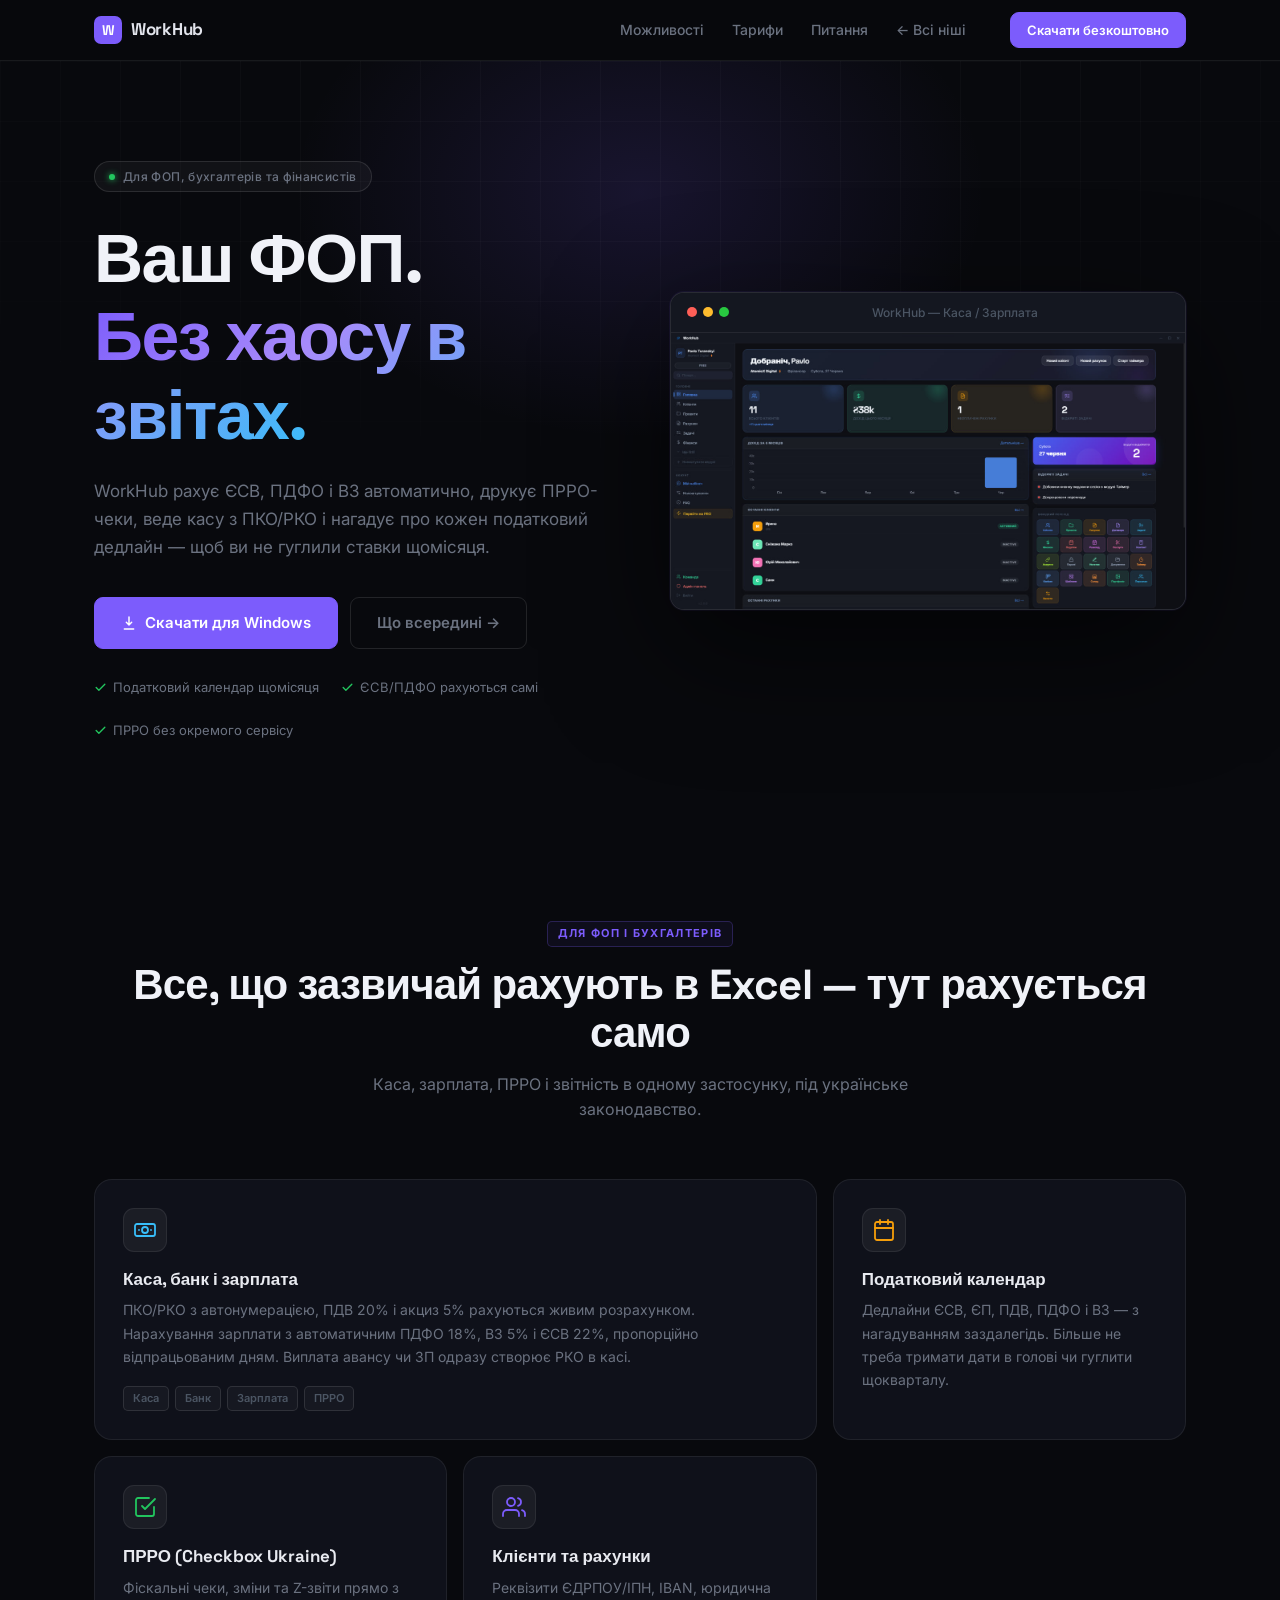
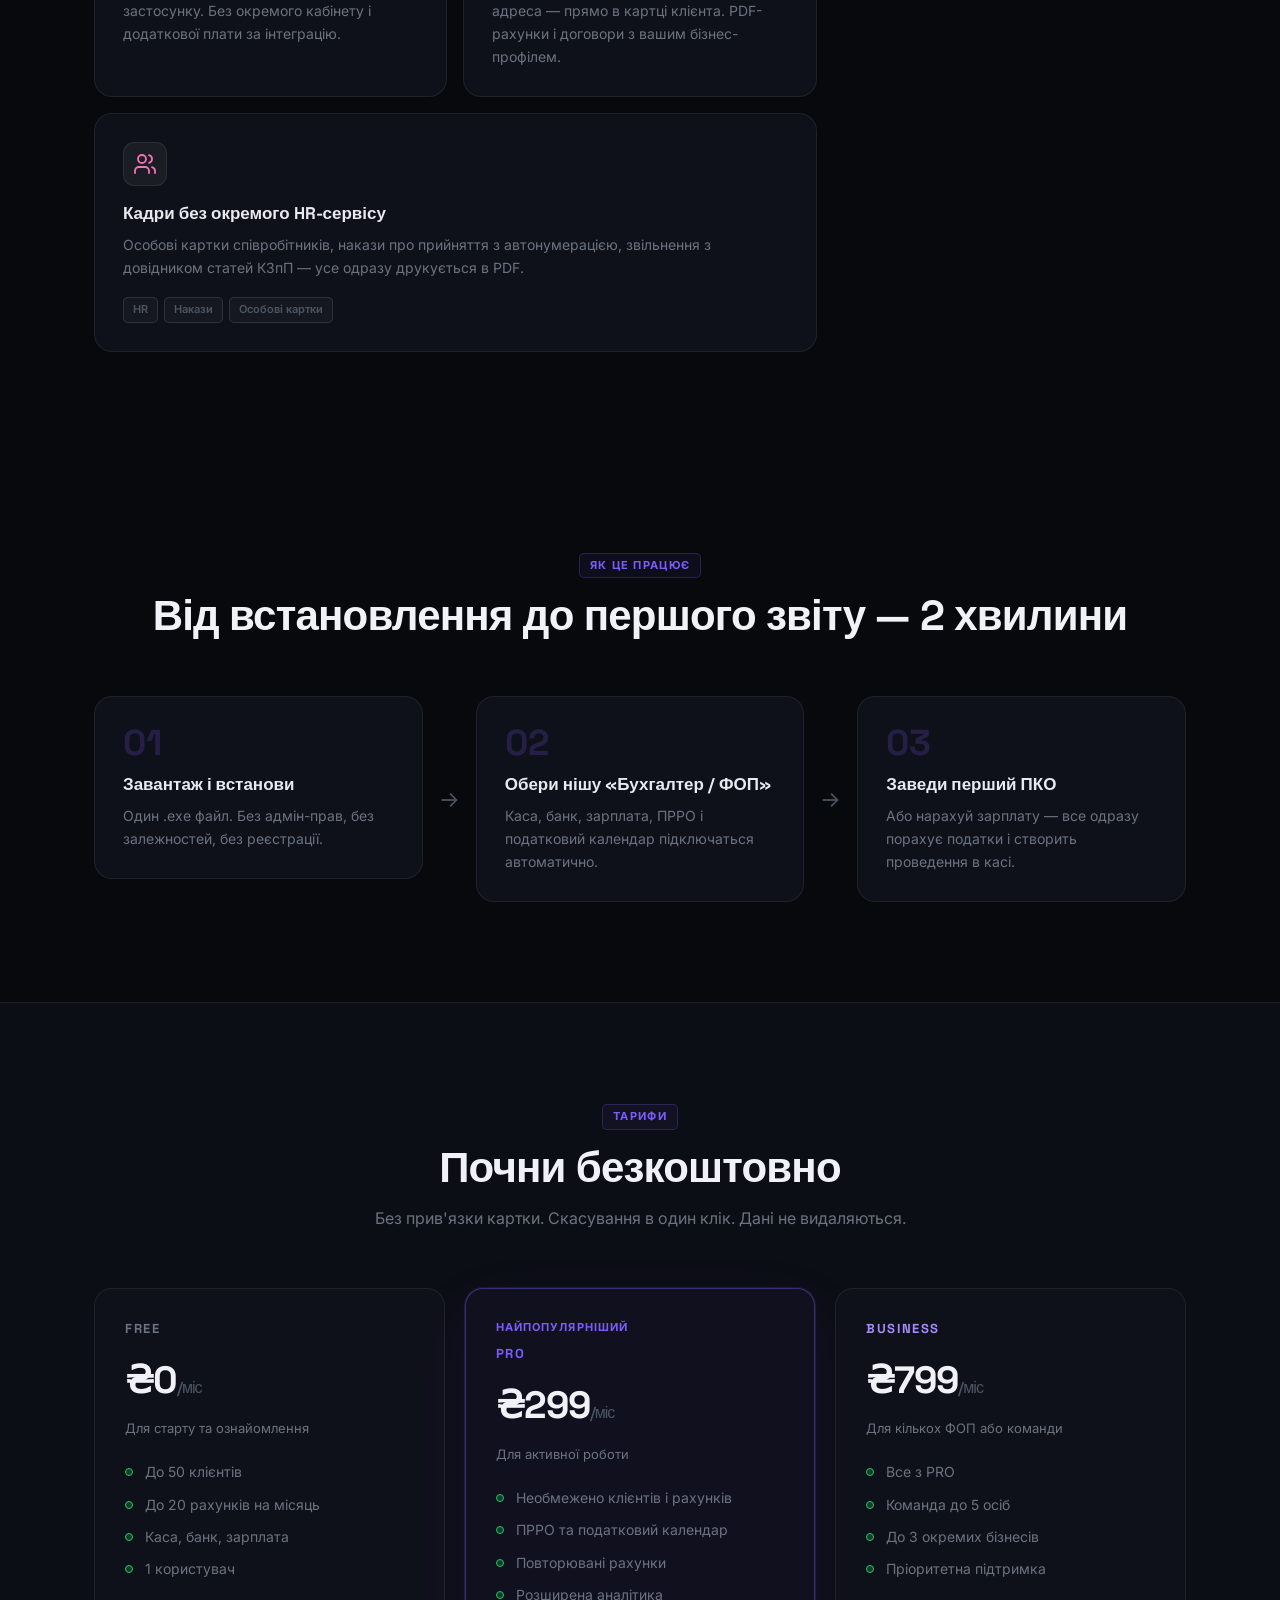
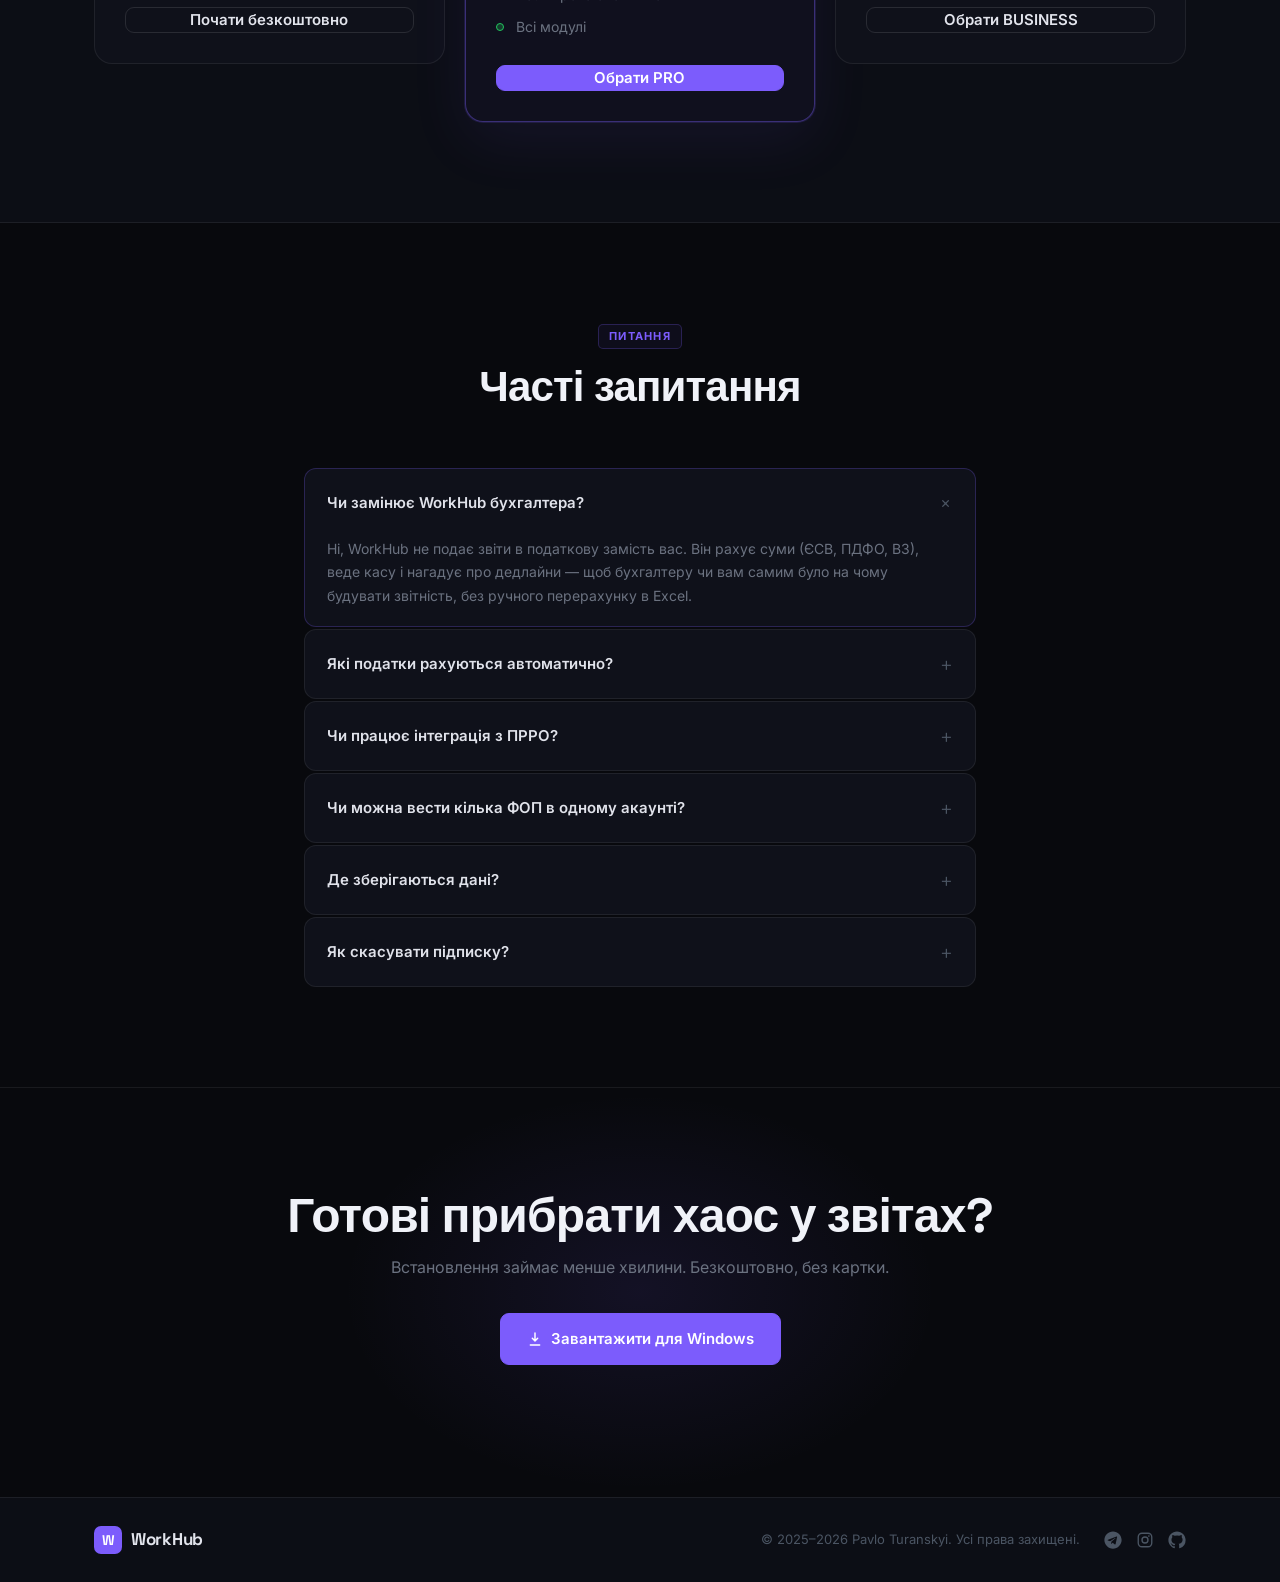
==== fop/index.html @ c9c9690d "Add niche landing pages, drop Linux, gate downloads until launch - New niche pages: /fop/, /salon/, " ====
<!DOCTYPE html>
<html lang="uk">
<head>
<meta charset="UTF-8">
<meta name="viewport" content="width=device-width, initial-scale=1.0">
<title>WorkHub для ФОП і бухгалтерів — каса, зарплата, ПРРО та податковий календар</title>
<meta name="description" content="CRM для ФОП та бухгалтерів: автоматичний розрахунок ЄСВ/ПДФО, каса ПКО/РКО, ПРРО-чеки, податковий календар з дедлайнами. Безкоштовно для старту.">
<link rel="preconnect" href="https://fonts.googleapis.com">
<link rel="preconnect" href="https://fonts.gstatic.com" crossorigin>
<link href="https://fonts.googleapis.com/css2?family=Inter:wght@400;500;600&family=Space+Grotesk:wght@500;600;700;800&display=swap" rel="stylesheet">
<link rel="stylesheet" href="../style.css">
<link rel="icon" href="data:image/svg+xml,<svg xmlns=%22http://www.w3.org/2000/svg%22 viewBox=%220 0 100 100%22><rect width=%22100%22 height=%22100%22 rx=%2222%22 fill=%22%237C5CFC%22/><text x=%2250%22 y=%2268%22 font-size=%2260%22 text-anchor=%22middle%22 fill=%22white%22 font-family=%22sans-serif%22 font-weight=%22800%22>W</text></svg>">
</head>
<body>

<header class="nav">
  <div class="container nav-inner">
    <a href="../index.html" class="brand">
      <div class="brand-logo">W</div>
      WorkHub
    </a>
    <nav class="nav-links">
      <a href="#features">Можливості</a>
      <a href="#pricing">Тарифи</a>
      <a href="#faq">Питання</a>
      <a href="../index.html">← Всі ніші</a>
    </nav>
    <a href="https://github.com/WorkHub-App/workhub-releases/releases/latest" class="btn btn-primary btn-sm" id="dl-win-nav">Скачати безкоштовно</a>
  </div>
</header>

<section class="hero">
  <div class="hero-bg">
    <div class="hero-glow"></div>
    <div class="hero-grid"></div>
  </div>
  <div class="container hero-inner">
    <div class="hero-content">
      <div class="hero-badge">
        <span class="badge-dot"></span>
        <span>Для ФОП, бухгалтерів та фінансистів</span>
      </div>
      <h1>
        Ваш ФОП.<br>
        <span class="grad-text">Без хаосу в звітах.</span>
      </h1>
      <p class="hero-sub">
        WorkHub рахує ЄСВ, ПДФО і ВЗ автоматично, друкує ПРРО-чеки, веде касу з ПКО/РКО і нагадує про кожен податковий дедлайн — щоб ви не гуглили ставки щомісяця.
      </p>
      <p class="hero-notice" id="hero-notice">🕐 Застосунок ще готується — реліз 17.07.2026</p>
      <div class="hero-actions">
        <a href="https://github.com/WorkHub-App/workhub-releases/releases/latest" class="btn btn-primary btn-lg" id="dl-win-hero">
          <svg width="16" height="16" viewBox="0 0 24 24" fill="none" stroke="currentColor" stroke-width="2.2" stroke-linecap="round" stroke-linejoin="round"><path d="M12 3v12m0 0l-4-4m4 4l4-4M5 21h14"/></svg>
          <span>Скачати для Windows</span>
        </a>
        <a href="#features" class="btn btn-ghost btn-lg">Що всередині →</a>
      </div>
      <div class="hero-trust">
        <span><svg width="13" height="13" viewBox="0 0 24 24" fill="none" stroke="#22C55E" stroke-width="2.5" stroke-linecap="round" stroke-linejoin="round"><path d="M20 6L9 17l-5-5"/></svg> Податковий календар щомісяця</span>
        <span><svg width="13" height="13" viewBox="0 0 24 24" fill="none" stroke="#22C55E" stroke-width="2.5" stroke-linecap="round" stroke-linejoin="round"><path d="M20 6L9 17l-5-5"/></svg> ЄСВ/ПДФО рахуються самі</span>
        <span><svg width="13" height="13" viewBox="0 0 24 24" fill="none" stroke="#22C55E" stroke-width="2.5" stroke-linecap="round" stroke-linejoin="round"><path d="M20 6L9 17l-5-5"/></svg> ПРРО без окремого сервісу</span>
      </div>
    </div>

    <div class="hero-visual">
      <div class="mock-window">
        <div class="mock-bar">
          <div class="mock-dots"><span></span><span></span><span></span></div>
          <div class="mock-url">WorkHub — Каса / Зарплата</div>
        </div>
        <img src="../photo_2026-06-28_00-09-20.jpg" alt="WorkHub — модуль для ФОП і бухгалтерів" class="mock-img">
      </div>
    </div>
  </div>
</section>

<section class="section" id="features">
  <div class="container">
    <div class="section-head">
      <div class="section-tag">ДЛЯ ФОП І БУХГАЛТЕРІВ</div>
      <h2>Все, що зазвичай рахують в Excel — тут рахується само</h2>
      <p class="section-sub">Каса, зарплата, ПРРО і звітність в одному застосунку, під українське законодавство.</p>
    </div>

    <div class="features-bento">

      <div class="bento-card bento-wide">
        <div class="bento-icon" style="color:#38BDF8">
          <svg width="24" height="24" viewBox="0 0 24 24" fill="none" stroke="currentColor" stroke-width="1.8" stroke-linecap="round" stroke-linejoin="round"><rect x="2" y="6" width="20" height="12" rx="2"/><circle cx="12" cy="12" r="3"/><path d="M6 12h.01M18 12h.01"/></svg>
        </div>
        <h3>Каса, банк і зарплата</h3>
        <p>ПКО/РКО з автонумерацією, ПДВ 20% і акциз 5% рахуються живим розрахунком. Нарахування зарплати з автоматичним ПДФО 18%, ВЗ 5% і ЄСВ 22%, пропорційно відпрацьованим дням. Виплата авансу чи ЗП одразу створює РКО в касі.</p>
        <div class="bento-tags"><span>Каса</span><span>Банк</span><span>Зарплата</span><span>ПРРО</span></div>
      </div>

      <div class="bento-card">
        <div class="bento-icon" style="color:#F59E0B">
          <svg width="24" height="24" viewBox="0 0 24 24" fill="none" stroke="currentColor" stroke-width="1.8" stroke-linecap="round" stroke-linejoin="round"><rect x="3" y="4" width="18" height="18" rx="2"/><path d="M16 2v4M8 2v4M3 10h18"/></svg>
        </div>
        <h3>Податковий календар</h3>
        <p>Дедлайни ЄСВ, ЄП, ПДВ, ПДФО і ВЗ — з нагадуванням заздалегідь. Більше не треба тримати дати в голові чи гуглити щокварталу.</p>
      </div>

      <div class="bento-card">
        <div class="bento-icon" style="color:#22C55E">
          <svg width="24" height="24" viewBox="0 0 24 24" fill="none" stroke="currentColor" stroke-width="1.8" stroke-linecap="round" stroke-linejoin="round"><path d="M9 11l3 3L22 4"/><path d="M21 12v7a2 2 0 0 1-2 2H5a2 2 0 0 1-2-2V5a2 2 0 0 1 2-2h11"/></svg>
        </div>
        <h3>ПРРО (Checkbox Ukraine)</h3>
        <p>Фіскальні чеки, зміни та Z-звіти прямо з застосунку. Без окремого кабінету і додаткової плати за інтеграцію.</p>
      </div>

      <div class="bento-card">
        <div class="bento-icon" style="color:#7C5CFC">
          <svg width="24" height="24" viewBox="0 0 24 24" fill="none" stroke="currentColor" stroke-width="1.8" stroke-linecap="round" stroke-linejoin="round"><path d="M17 21v-2a4 4 0 0 0-4-4H5a4 4 0 0 0-4 4v2"/><circle cx="9" cy="7" r="4"/><path d="M23 21v-2a4 4 0 0 0-3-3.87"/><path d="M16 3.13a4 4 0 0 1 0 7.75"/></svg>
        </div>
        <h3>Клієнти та рахунки</h3>
        <p>Реквізити ЄДРПОУ/ІПН, IBAN, юридична адреса — прямо в картці клієнта. PDF-рахунки і договори з вашим бізнес-профілем.</p>
      </div>

      <div class="bento-card bento-wide">
        <div class="bento-icon" style="color:#F472B6">
          <svg width="24" height="24" viewBox="0 0 24 24" fill="none" stroke="currentColor" stroke-width="1.8" stroke-linecap="round" stroke-linejoin="round"><path d="M16 21v-2a4 4 0 0 0-4-4H6a4 4 0 0 0-4 4v2"/><circle cx="9" cy="7" r="4"/><path d="M22 21v-2a4 4 0 0 0-3-3.87M16 3.13a4 4 0 0 1 0 7.75"/></svg>
        </div>
        <h3>Кадри без окремого HR-сервісу</h3>
        <p>Особові картки співробітників, накази про прийняття з автонумерацією, звільнення з довідником статей КЗпП — усе одразу друкується в PDF.</p>
        <div class="bento-tags"><span>HR</span><span>Накази</span><span>Особові картки</span></div>
      </div>

    </div>
  </div>
</section>

<section class="section" id="how">
  <div class="container">
    <div class="section-head">
      <div class="section-tag">ЯК ЦЕ ПРАЦЮЄ</div>
      <h2>Від встановлення до першого звіту — 2 хвилини</h2>
    </div>
    <div class="steps-row">
      <div class="step-item">
        <div class="step-num">01</div>
        <h3>Завантаж і встанови</h3>
        <p>Один .exe файл. Без адмін-прав, без залежностей, без реєстрації.</p>
      </div>
      <div class="step-arrow">→</div>
      <div class="step-item">
        <div class="step-num">02</div>
        <h3>Обери нішу «Бухгалтер / ФОП»</h3>
        <p>Каса, банк, зарплата, ПРРО і податковий календар підключаться автоматично.</p>
      </div>
      <div class="step-arrow">→</div>
      <div class="step-item">
        <div class="step-num">03</div>
        <h3>Заведи перший ПКО</h3>
        <p>Або нарахуй зарплату — все одразу порахує податки і створить проведення в касі.</p>
      </div>
    </div>
  </div>
</section>

<section class="section section-dim" id="pricing">
  <div class="container">
    <div class="section-head">
      <div class="section-tag">ТАРИФИ</div>
      <h2>Почни безкоштовно</h2>
      <p class="section-sub">Без прив'язки картки. Скасування в один клік. Дані не видаляються.</p>
    </div>

    <div class="pricing-row">

      <div class="price-card">
        <div class="price-tier">FREE</div>
        <div class="price-amount">₴0<span>/міс</span></div>
        <p class="price-desc">Для старту та ознайомлення</p>
        <ul class="price-list">
          <li>До 50 клієнтів</li>
          <li>До 20 рахунків на місяць</li>
          <li>Каса, банк, зарплата</li>
          <li>1 користувач</li>
        </ul>
        <a href="https://github.com/WorkHub-App/workhub-releases/releases/latest" class="btn btn-outline btn-block">Почати безкоштовно</a>
      </div>

      <div class="price-card price-featured">
        <div class="price-popular">Найпопулярніший</div>
        <div class="price-tier" style="color:#7C5CFC">PRO</div>
        <div class="price-amount">₴299<span>/міс</span></div>
        <p class="price-desc">Для активної роботи</p>
        <ul class="price-list">
          <li>Необмежено клієнтів і рахунків</li>
          <li>ПРРО та податковий календар</li>
          <li>Повторювані рахунки</li>
          <li>Розширена аналітика</li>
          <li>Всі модулі</li>
        </ul>
        <a href="https://github.com/WorkHub-App/workhub-releases/releases/latest" class="btn btn-primary btn-block">Обрати PRO</a>
      </div>

      <div class="price-card">
        <div class="price-tier" style="color:#A78BFA">BUSINESS</div>
        <div class="price-amount">₴799<span>/міс</span></div>
        <p class="price-desc">Для кількох ФОП або команди</p>
        <ul class="price-list">
          <li>Все з PRO</li>
          <li>Команда до 5 осіб</li>
          <li>До 3 окремих бізнесів</li>
          <li>Пріоритетна підтримка</li>
        </ul>
        <a href="https://github.com/WorkHub-App/workhub-releases/releases/latest" class="btn btn-outline btn-block">Обрати BUSINESS</a>
      </div>

    </div>
  </div>
</section>

<section class="section" id="faq">
  <div class="container container-narrow">
    <div class="section-head">
      <div class="section-tag">ПИТАННЯ</div>
      <h2>Часті запитання</h2>
    </div>
    <div class="faq-list">
      <details class="faq-item" open>
        <summary>Чи замінює WorkHub бухгалтера?</summary>
        <p>Ні, WorkHub не подає звіти в податкову замість вас. Він рахує суми (ЄСВ, ПДФО, ВЗ), веде касу і нагадує про дедлайни — щоб бухгалтеру чи вам самим було на чому будувати звітність, без ручного перерахунку в Excel.</p>
      </details>
      <details class="faq-item">
        <summary>Які податки рахуються автоматично?</summary>
        <p>ПДФО 18%, військовий збір 5% і ЄСВ 22% при нарахуванні зарплати, а також ПДВ 20% і акциз 5% в касовій книзі, якщо сума їх включає.</p>
      </details>
      <details class="faq-item">
        <summary>Чи працює інтеграція з ПРРО?</summary>
        <p>Так, вбудований модуль ПРРО через Checkbox Ukraine: фіскальні чеки, зміни і Z-звіти прямо з застосунку.</p>
      </details>
      <details class="faq-item">
        <summary>Чи можна вести кілька ФОП в одному акаунті?</summary>
        <p>Так, на плані BUSINESS — до 3 окремих бізнесів з власною касою, клієнтами і звітністю в межах одного акаунту.</p>
      </details>
      <details class="faq-item">
        <summary>Де зберігаються дані?</summary>
        <p>У Firebase — вашій приватній хмарі. Застосунок працює і офлайн, синхронізується при підключенні до інтернету.</p>
      </details>
      <details class="faq-item">
        <summary>Як скасувати підписку?</summary>
        <p>В будь-який момент через Налаштування → Підписка. Акаунт переходить на FREE план, дані не видаляються.</p>
      </details>
    </div>
  </div>
</section>

<section class="cta-section">
  <div class="cta-glow"></div>
  <div class="container cta-inner">
    <h2>Готові прибрати хаос у звітах?</h2>
    <p>Встановлення займає менше хвилини. Безкоштовно, без картки.</p>
    <div class="cta-actions">
      <a href="https://github.com/WorkHub-App/workhub-releases/releases/latest" class="btn btn-primary btn-lg" id="dl-win-cta">
        <svg width="16" height="16" viewBox="0 0 24 24" fill="none" stroke="currentColor" stroke-width="2.2" stroke-linecap="round" stroke-linejoin="round"><path d="M12 3v12m0 0l-4-4m4 4l4-4M5 21h14"/></svg>
        <span>Завантажити для Windows</span>
      </a>
    </div>
    <p class="cta-meta" id="dl-meta"></p>
  </div>
</section>

<footer class="footer">
  <div class="container footer-inner">
    <a href="../index.html" class="brand">
      <div class="brand-logo">W</div>
      WorkHub
    </a>
    <p class="footer-copy">© 2025–2026 Pavlo Turanskyi. Усі права захищені.</p>
    <div class="footer-links">
      <a href="https://t.me/workhubapp" target="_blank" rel="noopener" title="Telegram">
        <svg width="18" height="18" viewBox="0 0 24 24" fill="currentColor"><path d="M12 .5C5.65.5.5 5.65.5 12s5.15 11.5 11.5 11.5S23.5 18.35 23.5 12 18.35.5 12 .5zm5.4 7.9l-1.9 9.05c-.14.64-.52.79-1.05.49l-2.9-2.14-1.4 1.35c-.16.16-.29.29-.59.29l.21-2.99 5.44-4.92c.24-.21-.05-.33-.36-.12l-6.73 4.24-2.9-.91c-.63-.2-.64-.63.13-.93l11.34-4.37c.52-.19.98.13.71 1.3z"/></svg>
      </a>
      <a href="https://www.instagram.com/workhub.apps/" target="_blank" rel="noopener" title="Instagram">
        <svg width="18" height="18" viewBox="0 0 24 24" fill="none" stroke="currentColor" stroke-width="1.8"><rect x="3" y="3" width="18" height="18" rx="5"/><circle cx="12" cy="12" r="4"/><circle cx="17.2" cy="6.8" r="1.1" fill="currentColor" stroke="none"/></svg>
      </a>
      <a href="https://github.com/WorkHub-App" target="_blank" rel="noopener" title="GitHub">
        <svg width="18" height="18" viewBox="0 0 24 24" fill="currentColor"><path d="M12 .5C5.65.5.5 5.65.5 12c0 5.08 3.29 9.39 7.86 10.91.57.1.78-.25.78-.55 0-.27-.01-1.17-.02-2.12-3.2.7-3.87-1.36-3.87-1.36-.53-1.33-1.28-1.68-1.28-1.68-1.05-.71.08-.7.08-.7 1.16.08 1.77 1.19 1.77 1.19 1.03 1.76 2.7 1.25 3.36.96.1-.74.4-1.25.72-1.54-2.56-.29-5.25-1.28-5.25-5.7 0-1.26.45-2.29 1.19-3.1-.12-.29-.52-1.46.11-3.05 0 0 .97-.31 3.18 1.18a11 11 0 0 1 5.79 0c2.21-1.49 3.18-1.18 3.18-1.18.63 1.59.23 2.76.11 3.05.74.81 1.19 1.84 1.19 3.1 0 4.43-2.7 5.41-5.27 5.69.42.36.78 1.07.78 2.16 0 1.56-.01 2.81-.01 3.19 0 .31.21.66.79.55A11.5 11.5 0 0 0 23.5 12C23.5 5.65 18.35.5 12 .5z"/></svg>
      </a>
    </div>
  </div>
</footer>

<script>
(function scrollReveal() {
  const els = document.querySelectorAll('.section-head, .bento-card, .step-item, .price-card, .faq-item');
  els.forEach(el => el.classList.add('reveal'));
  const map = new Map();
  els.forEach(el => {
    const p = el.parentElement, i = map.get(p) || 0;
    el.style.transitionDelay = Math.min(i * 60, 240) + 'ms';
    map.set(p, i + 1);
  });
  const io = new IntersectionObserver(entries => {
    entries.forEach(e => { if (e.isIntersecting) { e.target.classList.add('visible'); io.unobserve(e.target); } });
  }, { threshold: 0.1, rootMargin: '0px 0px -40px 0px' });
  els.forEach(el => io.observe(el));
})();

const LAUNCH_DATE = new Date('2026-07-18T00:00:00+03:00');
const DL_BTN_IDS = ['dl-win-nav', 'dl-win-hero', 'dl-win-cta'];

function lockDownloads() {
  DL_BTN_IDS.forEach(id => {
    const el = document.getElementById(id);
    if (!el) return;
    el.classList.add('btn-locked');
    el.setAttribute('href', '#');
    el.addEventListener('click', e => e.preventDefault());
  });
}

(async function directDownloads() {
  if (new Date() < LAUNCH_DATE) { lockDownloads(); return; }
  const notice = document.getElementById('hero-notice');
  if (notice) notice.style.display = 'none';
  try {
    const res = await fetch('https://api.github.com/repos/WorkHub-App/workhub-releases/releases/latest');
    if (!res.ok) return;
    const data = await res.json();
    const exe = data.assets?.find(a => /\.exe$/i.test(a.name));
    const v = (data.tag_name || '').replace(/^v/, '');
    if (exe) DL_BTN_IDS.forEach(id => { const el = document.getElementById(id); if (el) el.href = exe.browser_download_url; });
    const meta = document.getElementById('dl-meta');
    if (meta && v) meta.textContent = `v${v}${exe ? ' · ' + (exe.size/1024/1024).toFixed(0) + ' MB' : ''} · безкоштовно`;
  } catch {}
})();
</script>
</body>
</html>
---- style.css ----
/* WorkHub — Linear-inspired redesign */

/* ── Reset & Base ── */
*, *::before, *::after { box-sizing: border-box; margin: 0; padding: 0; }

:root {
  --bg:        #08090d;
  --bg-dim:    #0c0e15;
  --surface:   #0f111a;
  --surface2:  #141720;
  --border:    rgba(255,255,255,.07);
  --border-md: rgba(255,255,255,.11);
  --text:      #e2e4ec;
  --text-muted:#6b7280;
  --text-dim:  #4b5563;
  --accent:    #7C5CFC;
  --accent-h:  #6d4ef0;
  --accent-glow: rgba(124,92,252,.18);
  --green:     #22C55E;
  --radius:    12px;
  --radius-lg: 18px;
}

html { scroll-behavior: smooth; }

body {
  font-family: 'Inter', system-ui, sans-serif;
  background: var(--bg);
  color: var(--text);
  font-size: 15px;
  line-height: 1.6;
  -webkit-font-smoothing: antialiased;
}

h1,h2,h3,h4 { font-family: 'Space Grotesk', sans-serif; line-height: 1.15; }

a { text-decoration: none; color: inherit; }

img { display: block; max-width: 100%; }

.container { max-width: 1140px; margin: 0 auto; padding: 0 24px; }
.container-narrow { max-width: 720px; }

/* ── Buttons ── */
.btn {
  display: inline-flex; align-items: center; justify-content: center;
  gap: 8px; border-radius: 9px; font-weight: 600;
  cursor: pointer; transition: all .18s; border: 1px solid transparent;
  font-family: 'Inter', sans-serif; white-space: nowrap;
}
.btn-sm  { padding: 7px 16px; font-size: 13px; }
.btn-lg  { padding: 13px 26px; font-size: 15px; }
.btn-block { width: 100%; }

.btn-primary {
  background: var(--accent); color: #fff; border-color: var(--accent);
}
.btn-primary:hover {
  background: var(--accent-h); border-color: var(--accent-h);
  box-shadow: 0 0 24px var(--accent-glow);
}
.btn-ghost {
  background: transparent; color: var(--text-muted); border-color: var(--border-md);
}
.btn-ghost:hover { color: var(--text); border-color: rgba(255,255,255,.22); background: rgba(255,255,255,.04); }

.btn-outline {
  background: transparent; color: var(--text); border-color: var(--border-md);
}
.btn-outline:hover { border-color: rgba(255,255,255,.25); background: rgba(255,255,255,.04); }

/* ── Nav ── */
.nav {
  position: sticky; top: 0; z-index: 100;
  border-bottom: 1px solid var(--border);
  background: rgba(8,9,13,.85);
  backdrop-filter: blur(18px);
  -webkit-backdrop-filter: blur(18px);
}
.nav-inner {
  display: flex; align-items: center; gap: 32px;
  height: 60px;
}
.brand {
  display: flex; align-items: center; gap: 9px;
  font-family: 'Space Grotesk', sans-serif; font-weight: 800;
  font-size: 17px; letter-spacing: -.3px;
}
.brand-logo {
  width: 28px; height: 28px; border-radius: 7px; flex-shrink: 0;
  background: var(--accent); display: flex; align-items: center;
  justify-content: center; font-size: 14px; font-weight: 900;
  color: #fff; font-family: 'Space Grotesk', sans-serif;
}
.nav-links {
  display: flex; gap: 4px; margin-left: auto;
}
.nav-links a {
  color: var(--text-muted); font-size: 14px; font-weight: 500;
  padding: 6px 12px; border-radius: 7px; transition: all .15s;
}
.nav-links a:hover, .nav-links a.active { color: var(--text); background: rgba(255,255,255,.05); }

/* ── Hero ── */
.hero {
  position: relative; overflow: hidden;
  padding: 100px 0 80px;
}
.hero-bg { position: absolute; inset: 0; pointer-events: none; }
.hero-glow {
  position: absolute; top: -120px; left: 50%; transform: translateX(-50%);
  width: 700px; height: 500px;
  background: radial-gradient(ellipse at center, rgba(124,92,252,.14) 0%, transparent 70%);
}
.hero-grid {
  position: absolute; inset: 0;
  background-image:
    linear-gradient(rgba(255,255,255,.025) 1px, transparent 1px),
    linear-gradient(90deg, rgba(255,255,255,.025) 1px, transparent 1px);
  background-size: 60px 60px;
  mask-image: radial-gradient(ellipse 80% 60% at 50% 0%, black 40%, transparent 100%);
  -webkit-mask-image: radial-gradient(ellipse 80% 60% at 50% 0%, black 40%, transparent 100%);
}

.hero-inner {
  position: relative; display: flex; align-items: center;
  gap: 60px;
}
.hero-content { flex: 1; min-width: 0; }

.hero-badge {
  display: inline-flex; align-items: center; gap: 8px;
  padding: 5px 14px; border-radius: 999px;
  border: 1px solid var(--border-md);
  background: rgba(255,255,255,.04);
  font-size: 12px; font-weight: 500;
  color: var(--text-muted); margin-bottom: 28px;
  letter-spacing: .03em;
}
.badge-dot {
  width: 6px; height: 6px; border-radius: 50%;
  background: var(--green);
  box-shadow: 0 0 6px var(--green);
  animation: pulse 2s ease-in-out infinite;
}
@keyframes pulse { 0%,100%{opacity:1}50%{opacity:.5} }

h1 {
  font-size: clamp(42px, 6vw, 68px); font-weight: 800;
  letter-spacing: -1.5px; color: #f0f2f8;
  margin-bottom: 22px;
}
.grad-text {
  background: linear-gradient(135deg, #7C5CFC 0%, #A78BFA 40%, #38BDF8 100%);
  -webkit-background-clip: text; -webkit-text-fill-color: transparent;
  background-clip: text;
}
.hero-sub {
  font-size: 17px; color: var(--text-muted); line-height: 1.65;
  max-width: 520px; margin-bottom: 36px;
}
.hero-actions { display: flex; gap: 12px; flex-wrap: wrap; margin-bottom: 28px; }
.hero-notice {
  display: inline-flex; align-items: center; gap: 8px;
  font-size: 13px; font-weight: 500; color: #F59E0B;
  background: rgba(245,158,11,.08); border: 1px solid rgba(245,158,11,.25);
  padding: 8px 14px; border-radius: 9px; margin-bottom: 20px;
}
.btn-locked { opacity: .5; cursor: not-allowed; pointer-events: none; }
.hero-trust {
  display: flex; gap: 22px; flex-wrap: wrap;
  font-size: 13px; color: var(--text-muted);
}
.hero-trust span { display: flex; align-items: center; gap: 6px; }

.hero-visual { flex: 1; min-width: 0; }
.mock-window {
  border-radius: 14px; overflow: hidden;
  border: 1px solid var(--border-md);
  background: var(--surface);
  box-shadow: 0 40px 120px rgba(0,0,0,.6), 0 0 0 1px rgba(124,92,252,.08);
}
.mock-bar {
  display: flex; align-items: center; gap: 12px;
  padding: 10px 16px; background: var(--surface2);
  border-bottom: 1px solid var(--border);
}
.mock-dots { display: flex; gap: 6px; }
.mock-dots span { width: 10px; height: 10px; border-radius: 50%; }
.mock-dots span:nth-child(1){background:#ff5f57}
.mock-dots span:nth-child(2){background:#febc2e}
.mock-dots span:nth-child(3){background:#28c840}
.mock-url { font-size: 12px; color: var(--text-dim); font-weight: 500; margin: 0 auto; }
.mock-img { width: 100%; display: block; }

/* ── Niches strip ── */
.niches-strip {
  border-top: 1px solid var(--border);
  border-bottom: 1px solid var(--border);
  padding: 22px 0;
  background: var(--bg-dim);
}
.niches-label { text-align: center; font-size: 12px; color: var(--text-dim); letter-spacing: .08em; text-transform: uppercase; margin-bottom: 16px; }
.niches-row { display: flex; align-items: center; justify-content: center; flex-wrap: wrap; }
.niche {
  display: flex; align-items: center; gap: 7px; padding: 6px 20px;
  font-size: 13px; font-weight: 500; color: var(--text-muted);
  transition: color .15s;
}
.niche:hover { color: var(--text); }
.niche-sep { width: 1px; height: 16px; background: var(--border-md); }

/* ── Section ── */
.section { padding: 100px 0; }
.section-dim { background: var(--bg-dim); border-top: 1px solid var(--border); border-bottom: 1px solid var(--border); }

.section-head { text-align: center; margin-bottom: 56px; }
.section-tag {
  display: inline-block; font-size: 11px; font-weight: 700;
  letter-spacing: .12em; color: var(--accent); text-transform: uppercase;
  margin-bottom: 14px; padding: 3px 10px;
  border: 1px solid rgba(124,92,252,.25); border-radius: 5px;
  background: rgba(124,92,252,.06);
}
.section-head h2 {
  font-size: clamp(28px, 4vw, 42px); font-weight: 800;
  letter-spacing: -.8px; color: #f0f2f8; margin-bottom: 14px;
}
.section-sub { font-size: 16px; color: var(--text-muted); max-width: 560px; margin: 0 auto; }

/* ── Bento grid ── */
.features-bento {
  display: grid;
  grid-template-columns: repeat(3, 1fr);
  gap: 16px;
}
.bento-card {
  background: var(--surface); border: 1px solid var(--border);
  border-radius: var(--radius-lg); padding: 28px;
  transition: border-color .2s, box-shadow .2s;
}
.bento-card:hover { border-color: var(--border-md); box-shadow: 0 8px 40px rgba(0,0,0,.3); }
.bento-wide { grid-column: span 2; }

.bento-icon {
  width: 44px; height: 44px; border-radius: 11px;
  background: rgba(255,255,255,.05); border: 1px solid var(--border);
  display: flex; align-items: center; justify-content: center;
  margin-bottom: 18px;
}
.bento-card h3 { font-size: 17px; font-weight: 700; color: #e8eaf0; margin-bottom: 9px; }
.bento-card p { font-size: 14px; color: var(--text-muted); line-height: 1.65; }
.bento-tags { display: flex; gap: 6px; flex-wrap: wrap; margin-top: 18px; }
.bento-tags span {
  font-size: 11px; font-weight: 600; padding: 3px 9px;
  border-radius: 5px; border: 1px solid var(--border-md);
  color: var(--text-dim); background: rgba(255,255,255,.03);
}

/* ── Module grid ── */
.module-grid {
  display: grid; grid-template-columns: repeat(5, 1fr); gap: 24px;
}
.module-col-title {
  font-size: 12px; font-weight: 700; text-transform: uppercase;
  letter-spacing: .08em; color: var(--text-dim); margin-bottom: 14px;
}
.module-col ul { list-style: none; display: flex; flex-direction: column; gap: 9px; }
.module-col li {
  font-size: 13.5px; color: var(--text-muted); padding-left: 16px;
  position: relative;
}
.module-col li::before {
  content: ''; position: absolute; left: 0; top: 8px;
  width: 4px; height: 4px; border-radius: 50%;
  background: var(--text-dim);
}

/* ── Steps ── */
.steps-row {
  display: flex; align-items: flex-start;
}
.step-item {
  flex: 1; padding: 28px;
  border: 1px solid var(--border); border-radius: var(--radius-lg);
  background: var(--surface);
}
.step-arrow {
  font-size: 22px; color: var(--text-dim); padding: 0 16px; align-self: center; flex-shrink: 0;
}
.step-num {
  font-family: 'Space Grotesk', sans-serif; font-size: 36px; font-weight: 800;
  color: rgba(124,92,252,.2); margin-bottom: 14px; line-height: 1;
}
.step-item h3 { font-size: 17px; font-weight: 700; color: #e8eaf0; margin-bottom: 9px; }
.step-item p { font-size: 14px; color: var(--text-muted); line-height: 1.65; }

/* ── Pricing ── */
.pricing-row {
  display: grid; grid-template-columns: repeat(3, 1fr); gap: 20px;
  align-items: start;
}
.price-card {
  border: 1px solid var(--border); border-radius: var(--radius-lg);
  padding: 30px; background: var(--surface);
}
.price-featured {
  border-color: rgba(124,92,252,.4);
  background: rgba(124,92,252,.04);
  box-shadow: 0 0 0 1px rgba(124,92,252,.15), 0 20px 60px rgba(124,92,252,.08);
}
.price-popular {
  font-size: 11px; font-weight: 700; color: var(--accent); text-transform: uppercase;
  letter-spacing: .1em; margin-bottom: 8px;
}
.price-tier { font-family: 'Space Grotesk', sans-serif; font-size: 13px; font-weight: 800; letter-spacing: .12em; color: var(--text-muted); margin-bottom: 10px; }
.price-amount { font-family: 'Space Grotesk', sans-serif; font-size: 38px; font-weight: 800; color: #f0f2f8; margin-bottom: 8px; letter-spacing: -1px; }
.price-amount span { font-size: 16px; font-weight: 500; color: var(--text-dim); }
.price-desc { font-size: 13px; color: var(--text-muted); margin-bottom: 22px; }
.price-list { list-style: none; display: flex; flex-direction: column; gap: 10px; margin-bottom: 26px; }
.price-list li {
  font-size: 14px; color: var(--text-muted); padding-left: 20px; position: relative;
}
.price-list li::before {
  content: ''; position: absolute; left: 0; top: 7px;
  width: 8px; height: 8px; border-radius: 50%;
  background: rgba(34,197,94,.25); border: 1.5px solid var(--green);
}

/* ── FAQ ── */
.faq-list { display: flex; flex-direction: column; gap: 2px; }
.faq-item {
  border-radius: var(--radius);
  border: 1px solid var(--border); background: var(--surface);
  overflow: hidden; transition: border-color .15s;
}
.faq-item:hover { border-color: var(--border-md); }
.faq-item[open] { border-color: rgba(124,92,252,.25); }
.faq-item summary {
  padding: 18px 22px; cursor: pointer;
  font-size: 15px; font-weight: 600; color: #e0e2ea;
  list-style: none; display: flex; justify-content: space-between; align-items: center;
  user-select: none;
}
.faq-item summary::-webkit-details-marker { display: none; }
.faq-item summary::after {
  content: '+'; font-size: 20px; font-weight: 300; color: var(--text-dim);
  transition: transform .2s; flex-shrink: 0; margin-left: 16px;
}
.faq-item[open] summary::after { transform: rotate(45deg); }
.faq-item p {
  padding: 0 22px 18px; font-size: 14px; color: var(--text-muted); line-height: 1.7;
}

/* ── CTA ── */
.cta-section {
  position: relative; overflow: hidden;
  padding: 100px 0;
  border-top: 1px solid var(--border);
}
.cta-glow {
  position: absolute; top: 50%; left: 50%; transform: translate(-50%,-50%);
  width: 600px; height: 400px;
  background: radial-gradient(ellipse, rgba(124,92,252,.1) 0%, transparent 70%);
  pointer-events: none;
}
.cta-inner { position: relative; text-align: center; }
.cta-inner h2 { font-size: clamp(28px, 4vw, 48px); font-weight: 800; letter-spacing: -.8px; color: #f0f2f8; margin-bottom: 12px; }
.cta-inner > p { font-size: 16px; color: var(--text-muted); margin-bottom: 32px; }
.cta-actions { display: flex; gap: 12px; justify-content: center; flex-wrap: wrap; }
.cta-meta { margin-top: 18px; font-size: 13px; color: var(--text-dim); }

/* ── Footer ── */
.footer {
  border-top: 1px solid var(--border);
  padding: 28px 0; background: var(--bg-dim);
}
.footer-inner {
  display: flex; align-items: center; gap: 24px; flex-wrap: wrap;
}
.footer-copy { font-size: 13px; color: var(--text-dim); margin-left: auto; }
.footer-links { display: flex; gap: 14px; }
.footer-links a { color: var(--text-dim); transition: color .15s; display: flex; }
.footer-links a:hover { color: var(--text-muted); }

/* ── Scroll Reveal ── */
.reveal { opacity: 0; transform: translateY(18px); transition: opacity .5s ease, transform .5s ease; }
.reveal.visible { opacity: 1; transform: none; }

/* ── Responsive ── */
@media (max-width: 1024px) {
  .features-bento { grid-template-columns: repeat(2, 1fr); }
  .bento-wide { grid-column: span 2; }
  .module-grid { grid-template-columns: repeat(3, 1fr); }
  .hero-inner { flex-direction: column; text-align: center; }
  .hero-sub { margin: 0 auto 36px; }
  .hero-trust { justify-content: center; }
  .hero-actions { justify-content: center; }
}
@media (max-width: 768px) {
  h1 { font-size: 38px; }
  .features-bento { grid-template-columns: 1fr; }
  .bento-wide { grid-column: span 1; }
  .module-grid { grid-template-columns: repeat(2, 1fr); }
  .steps-row { flex-direction: column; gap: 12px; }
  .step-arrow { display: none; }
  .pricing-row { grid-template-columns: 1fr; }
  .nav-links { display: none; }
  .niche-sep { display: none; }
  .section { padding: 70px 0; }
}
@media (max-width: 480px) {
  .module-grid { grid-template-columns: 1fr; }
}
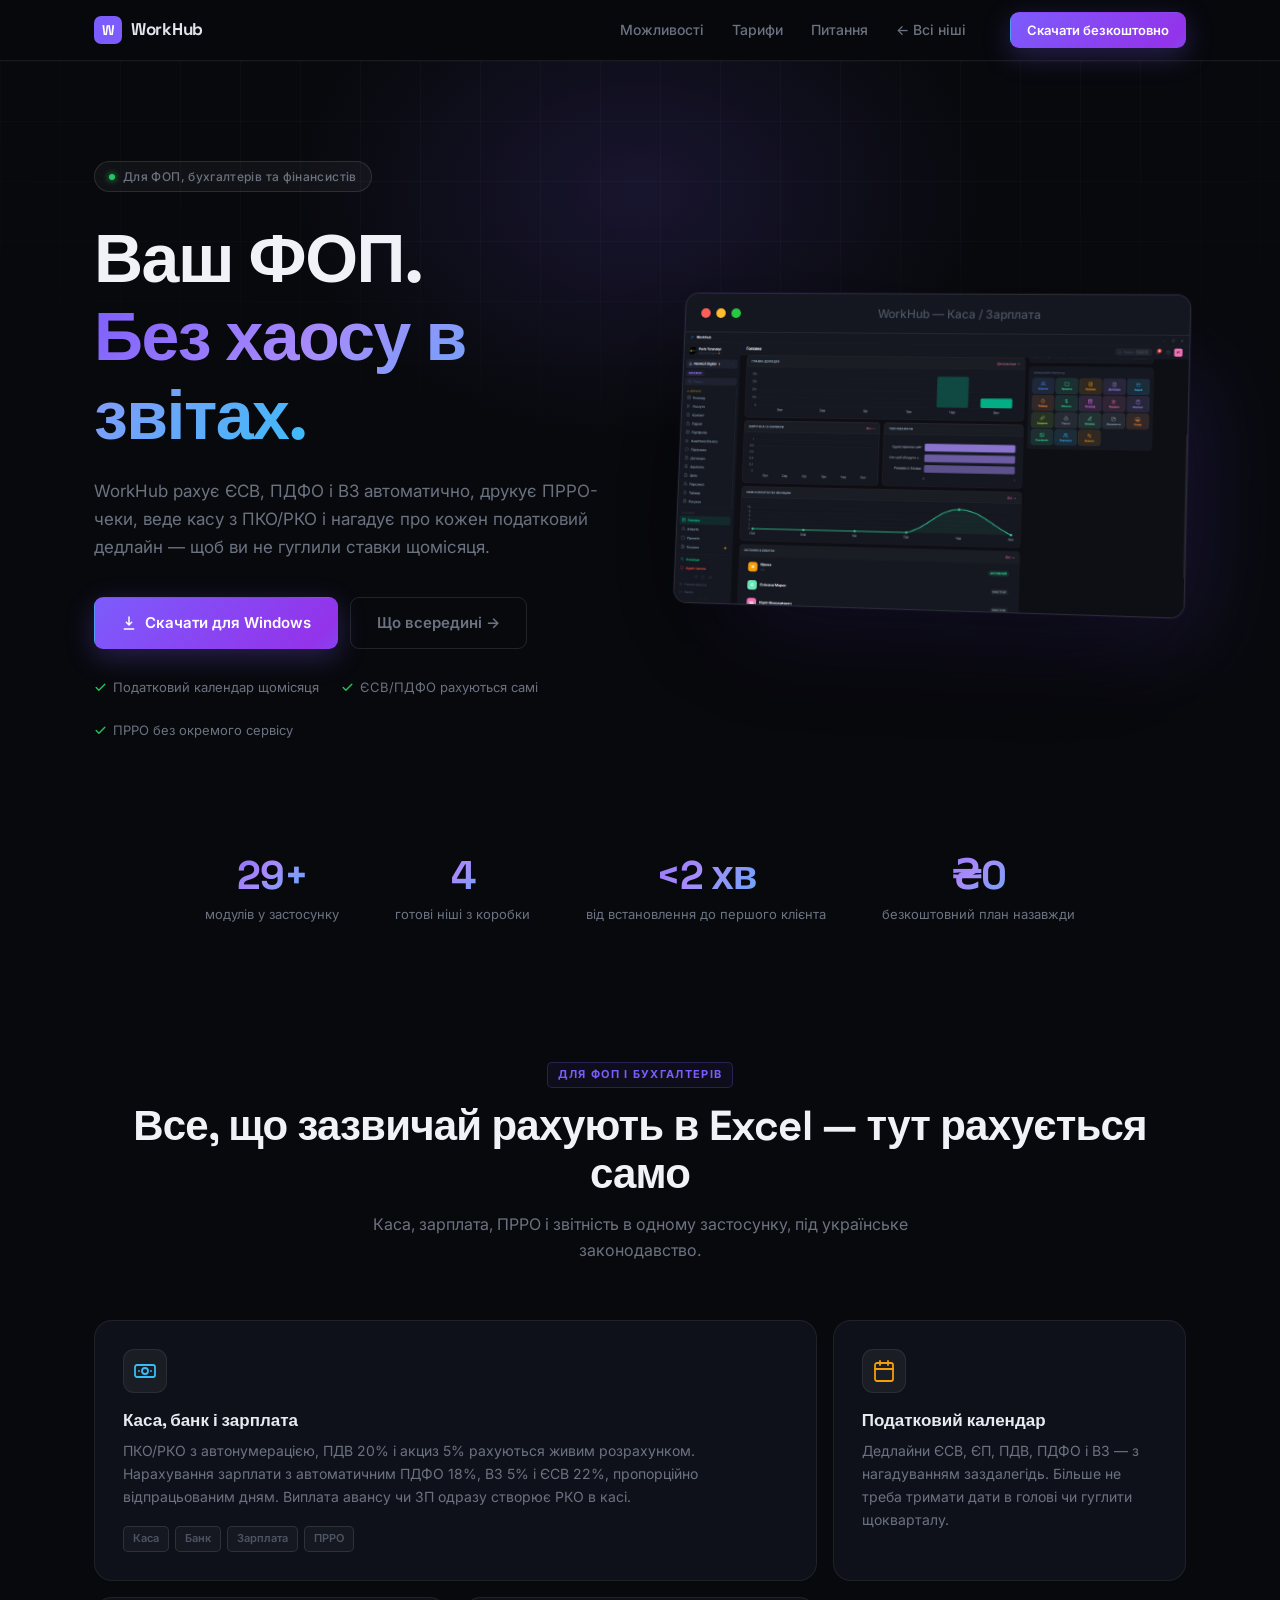
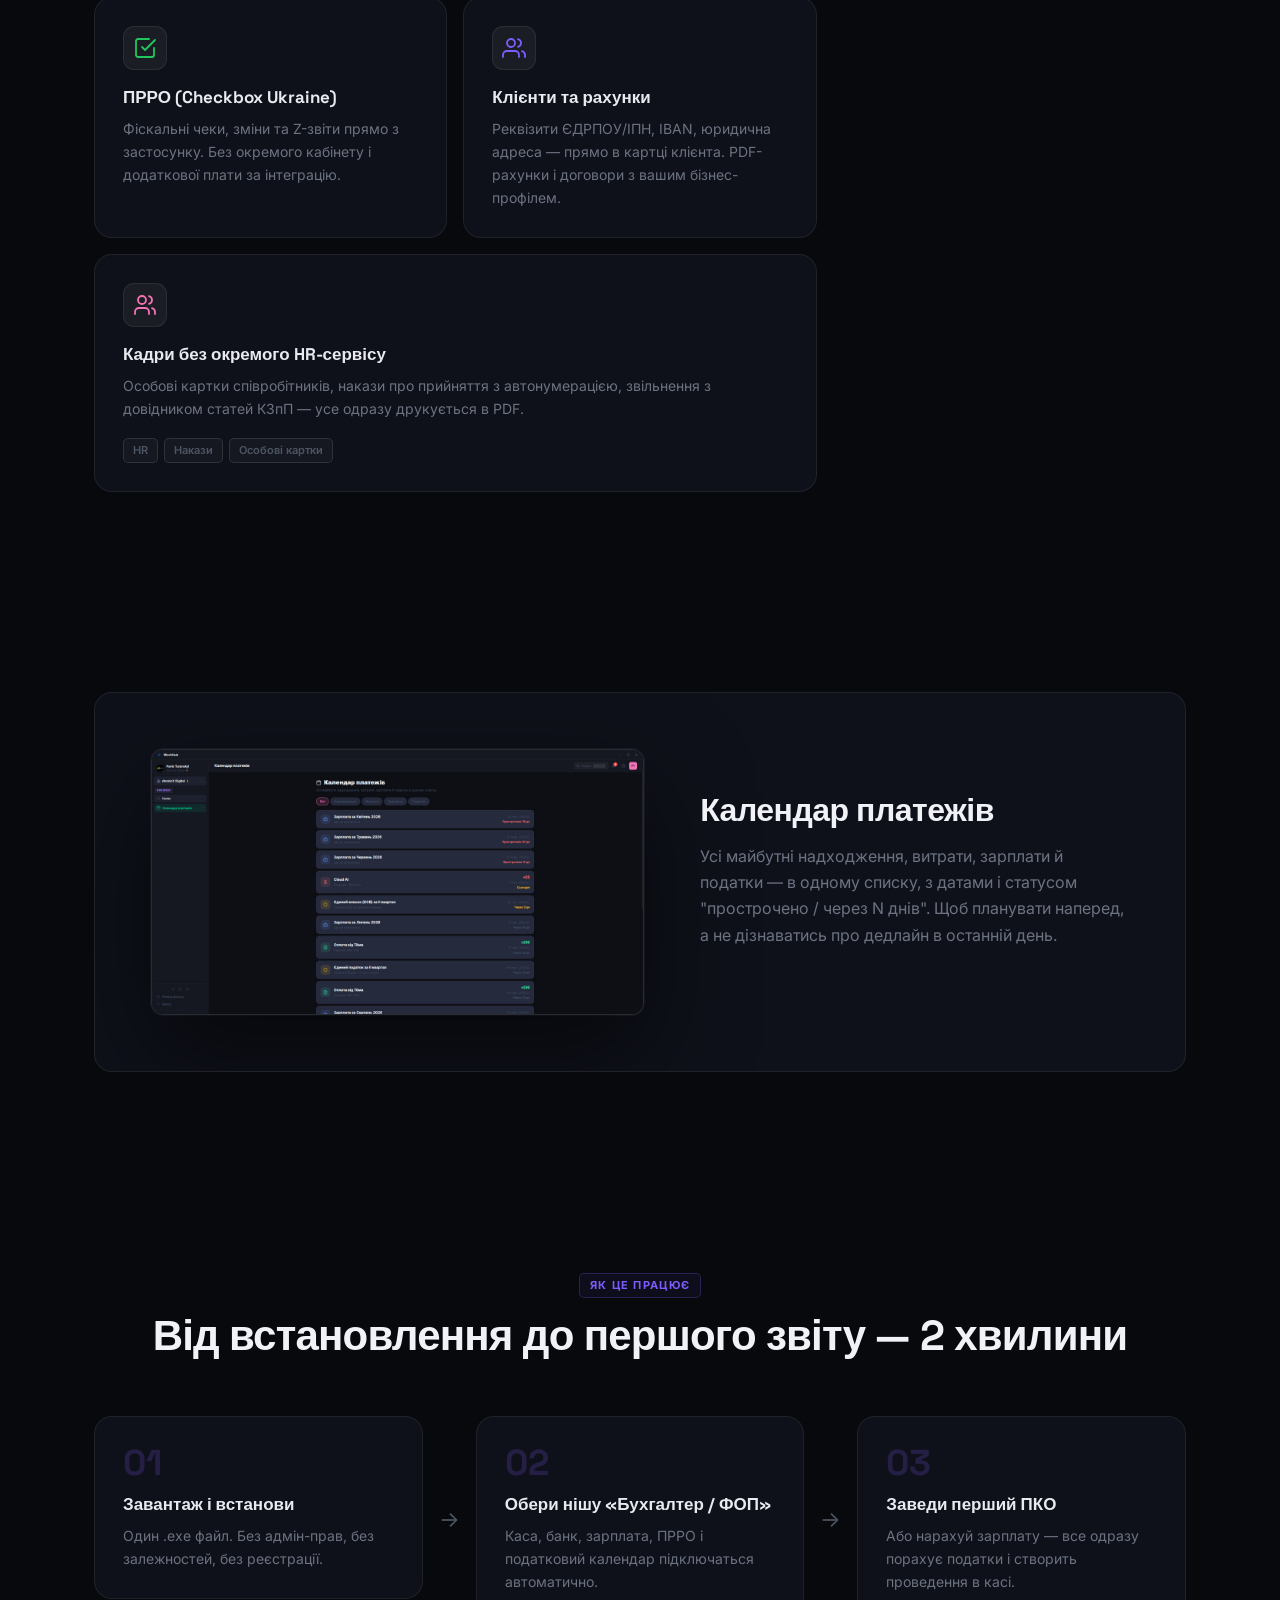
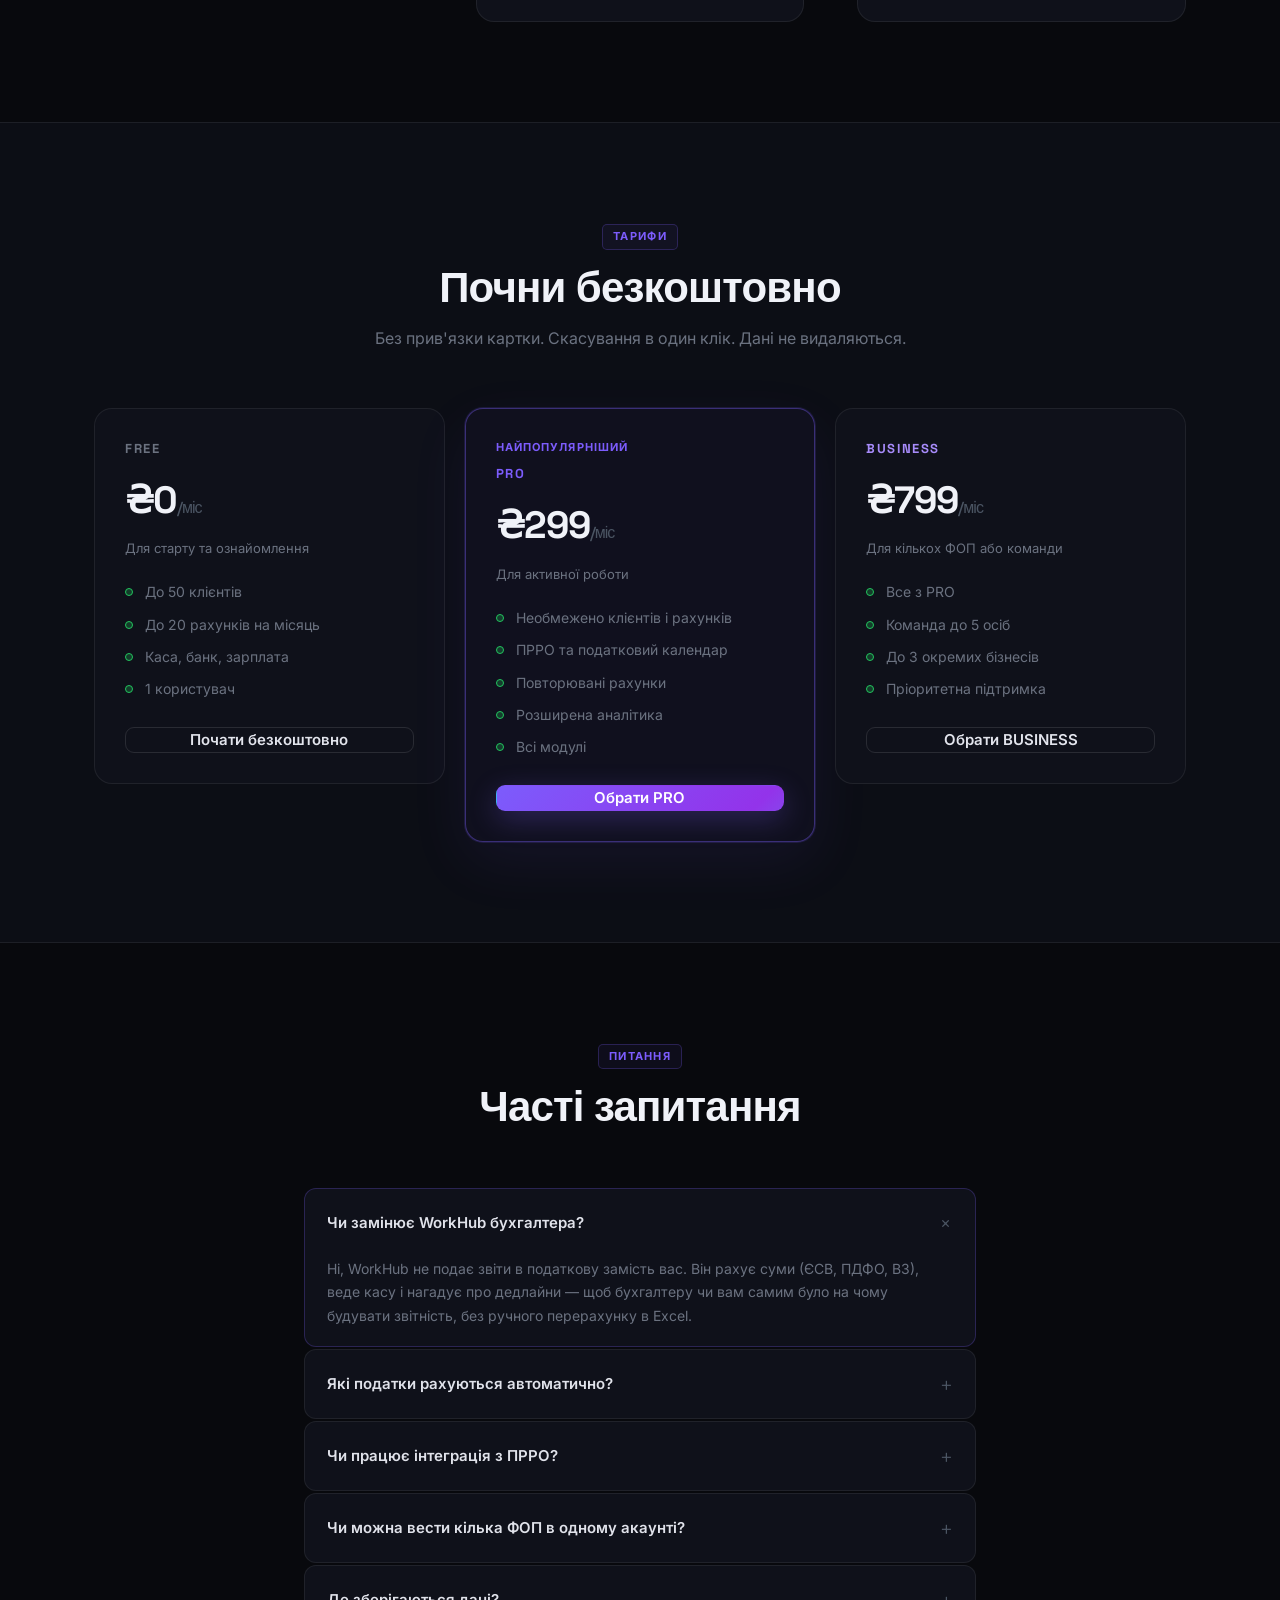
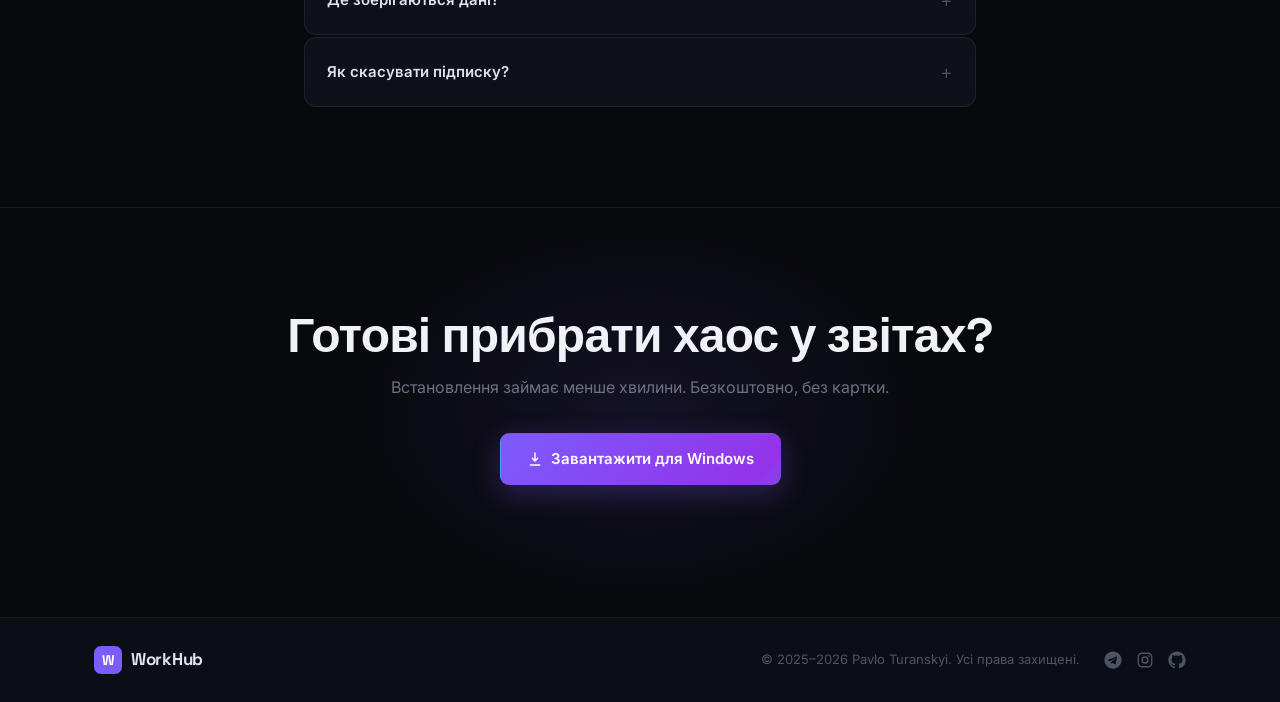
==== commit 1b42a897: "Premium redesign pass (finmap.online-inspired) + real product screenshots - style.css: gradient CTA " ====
--- a/fop/index.html
+++ b/fop/index.html
@@ -47,7 +47,6 @@
       <p class="hero-sub">
         WorkHub рахує ЄСВ, ПДФО і ВЗ автоматично, друкує ПРРО-чеки, веде касу з ПКО/РКО і нагадує про кожен податковий дедлайн — щоб ви не гуглили ставки щомісяця.
       </p>
-      <p class="hero-notice" id="hero-notice">🕐 Застосунок ще готується — реліз 17.07.2026</p>
       <div class="hero-actions">
         <a href="https://github.com/WorkHub-App/workhub-releases/releases/latest" class="btn btn-primary btn-lg" id="dl-win-hero">
           <svg width="16" height="16" viewBox="0 0 24 24" fill="none" stroke="currentColor" stroke-width="2.2" stroke-linecap="round" stroke-linejoin="round"><path d="M12 3v12m0 0l-4-4m4 4l4-4M5 21h14"/></svg>
@@ -68,11 +67,20 @@
           <div class="mock-dots"><span></span><span></span><span></span></div>
           <div class="mock-url">WorkHub — Каса / Зарплата</div>
         </div>
-        <img src="../photo_2026-06-28_00-09-20.jpg" alt="WorkHub — модуль для ФОП і бухгалтерів" class="mock-img">
-      </div>
-    </div>
-  </div>
-</section>
+        <img src="../Full.jpg" alt="WorkHub — модуль для ФОП і бухгалтерів" class="mock-img">
+      </div>
+    </div>
+  </div>
+</section>
+
+<div class="container">
+  <div class="stats-row">
+    <div class="stat-item"><div class="stat-num">29+</div><div class="stat-label">модулів у застосунку</div></div>
+    <div class="stat-item"><div class="stat-num">4</div><div class="stat-label">готові ніші з коробки</div></div>
+    <div class="stat-item"><div class="stat-num">&lt;2 хв</div><div class="stat-label">від встановлення до першого клієнта</div></div>
+    <div class="stat-item"><div class="stat-num">₴0</div><div class="stat-label">безкоштовний план назавжди</div></div>
+  </div>
+</div>
 
 <section class="section" id="features">
   <div class="container">
@@ -126,6 +134,20 @@
         <div class="bento-tags"><span>HR</span><span>Накази</span><span>Особові картки</span></div>
       </div>
 
+    </div>
+  </div>
+</section>
+
+<section class="section">
+  <div class="container">
+    <div class="showcase">
+      <div class="showcase-img">
+        <img src="../calendar.jpg" alt="Календар платежів WorkHub — всі майбутні надходження, витрати, зарплати й податки в одному списку">
+      </div>
+      <div class="showcase-text">
+        <h3>Календар платежів</h3>
+        <p>Усі майбутні надходження, витрати, зарплати й податки — в одному списку, з датами і статусом "прострочено / через N днів". Щоб планувати наперед, а не дізнаватись про дедлайн в останній день.</p>
+      </div>
     </div>
   </div>
 </section>
@@ -300,23 +322,9 @@
   els.forEach(el => io.observe(el));
 })();
 
-const LAUNCH_DATE = new Date('2026-07-18T00:00:00+03:00');
 const DL_BTN_IDS = ['dl-win-nav', 'dl-win-hero', 'dl-win-cta'];
 
-function lockDownloads() {
-  DL_BTN_IDS.forEach(id => {
-    const el = document.getElementById(id);
-    if (!el) return;
-    el.classList.add('btn-locked');
-    el.setAttribute('href', '#');
-    el.addEventListener('click', e => e.preventDefault());
-  });
-}
-
 (async function directDownloads() {
-  if (new Date() < LAUNCH_DATE) { lockDownloads(); return; }
-  const notice = document.getElementById('hero-notice');
-  if (notice) notice.style.display = 'none';
   try {
     const res = await fetch('https://api.github.com/repos/WorkHub-App/workhub-releases/releases/latest');
     if (!res.ok) return;
--- a/style.css
+++ b/style.css
@@ -22,6 +22,7 @@
 }
 
 html { scroll-behavior: smooth; }
+[id] { scroll-margin-top: 76px; }
 
 body {
   font-family: 'Inter', system-ui, sans-serif;
@@ -53,11 +54,16 @@
 .btn-block { width: 100%; }
 
 .btn-primary {
-  background: var(--accent); color: #fff; border-color: var(--accent);
+  background: linear-gradient(135deg, #7C5CFC 0%, #9333EA 50%, #38BDF8 100%);
+  background-size: 180% 180%; background-position: 0% 0%;
+  color: #fff; border-color: transparent;
+  box-shadow: 0 8px 28px rgba(124,92,252,.28);
+  transition: all .3s cubic-bezier(.34,1.4,.64,1);
 }
 .btn-primary:hover {
-  background: var(--accent-h); border-color: var(--accent-h);
-  box-shadow: 0 0 24px var(--accent-glow);
+  background-position: 100% 100%;
+  box-shadow: 0 12px 40px rgba(124,92,252,.42);
+  transform: translateY(-2px);
 }
 .btn-ghost {
   background: transparent; color: var(--text-muted); border-color: var(--border-md);
@@ -160,25 +166,24 @@
   max-width: 520px; margin-bottom: 36px;
 }
 .hero-actions { display: flex; gap: 12px; flex-wrap: wrap; margin-bottom: 28px; }
-.hero-notice {
-  display: inline-flex; align-items: center; gap: 8px;
-  font-size: 13px; font-weight: 500; color: #F59E0B;
-  background: rgba(245,158,11,.08); border: 1px solid rgba(245,158,11,.25);
-  padding: 8px 14px; border-radius: 9px; margin-bottom: 20px;
-}
-.btn-locked { opacity: .5; cursor: not-allowed; pointer-events: none; }
 .hero-trust {
   display: flex; gap: 22px; flex-wrap: wrap;
   font-size: 13px; color: var(--text-muted);
 }
 .hero-trust span { display: flex; align-items: center; gap: 6px; }
 
-.hero-visual { flex: 1; min-width: 0; }
+.hero-visual { flex: 1; min-width: 0; perspective: 2000px; }
 .mock-window {
   border-radius: 14px; overflow: hidden;
   border: 1px solid var(--border-md);
   background: var(--surface);
-  box-shadow: 0 40px 120px rgba(0,0,0,.6), 0 0 0 1px rgba(124,92,252,.08);
+  box-shadow: 0 60px 140px rgba(0,0,0,.65), 0 0 0 1px rgba(124,92,252,.1),
+              40px 50px 90px -30px rgba(124,92,252,.25);
+  transform: rotateY(-10deg) rotateX(5deg) rotateZ(1deg);
+  transition: transform .5s cubic-bezier(.34,1.2,.64,1);
+}
+.hero-visual:hover .mock-window {
+  transform: rotateY(-4deg) rotateX(2deg) rotateZ(.3deg);
 }
 .mock-bar {
   display: flex; align-items: center; gap: 12px;
@@ -193,6 +198,116 @@
 .mock-url { font-size: 12px; color: var(--text-dim); font-weight: 500; margin: 0 auto; }
 .mock-img { width: 100%; display: block; }
 
+/* ── Stats row ── */
+.stats-row {
+  display: flex; justify-content: center; gap: 56px;
+  padding: 36px 0; flex-wrap: wrap; text-align: center;
+}
+.stat-item { min-width: 100px; }
+.stat-num {
+  font-family: 'Space Grotesk', sans-serif; font-size: 40px; font-weight: 800;
+  letter-spacing: -1px; line-height: 1;
+  background: linear-gradient(135deg, #7C5CFC 0%, #A78BFA 45%, #38BDF8 100%);
+  -webkit-background-clip: text; -webkit-text-fill-color: transparent;
+  background-clip: text; margin-bottom: 8px;
+}
+.stat-label { font-size: 13px; color: var(--text-muted); }
+
+/* ── Feature showcase (image + text) ── */
+.showcase {
+  position: relative; overflow: hidden;
+  display: flex; align-items: center; gap: 56px;
+  background: var(--surface); border: 1px solid var(--border);
+  border-radius: var(--radius-lg); padding: 56px;
+}
+.showcase + .showcase { margin-top: 24px; }
+.showcase.reverse { flex-direction: row-reverse; }
+.showcase-glow {
+  position: absolute; width: 460px; height: 460px; border-radius: 50%;
+  background: radial-gradient(circle, rgba(124,92,252,.16) 0%, transparent 70%);
+  pointer-events: none; z-index: 0;
+}
+.showcase-glow.br { right: -120px; bottom: -120px; }
+.showcase-glow.bl { left: -120px; bottom: -120px; }
+.showcase-img { flex: 1.15; min-width: 0; position: relative; z-index: 1; }
+.showcase-img img {
+  width: 100%; border-radius: 12px; display: block;
+  border: 1px solid var(--border-md);
+  box-shadow: 0 40px 100px rgba(0,0,0,.55), 0 0 0 1px rgba(255,255,255,.05);
+}
+.showcase-text { flex: 1; min-width: 0; position: relative; z-index: 1; }
+.showcase-text h3 {
+  font-size: clamp(24px, 3vw, 32px); font-weight: 800; letter-spacing: -.5px;
+  color: #f0f2f8; margin-bottom: 14px;
+}
+.showcase-text > p { font-size: 16px; color: var(--text-muted); line-height: 1.65; margin-bottom: 24px; }
+.showcase-list { display: flex; flex-direction: column; gap: 10px; align-items: flex-start; }
+.showcase-list-item {
+  display: inline-flex; align-items: center; gap: 10px;
+  background: var(--surface2); border: 1px solid var(--border-md);
+  padding: 10px 18px; border-radius: 999px; font-size: 14px; color: var(--text);
+}
+.showcase-list-item svg { color: var(--accent); flex-shrink: 0; }
+
+@media (max-width: 900px) {
+  .showcase, .showcase.reverse { flex-direction: column; padding: 32px; gap: 28px; }
+}
+@media (max-width: 480px) {
+  .showcase { padding: 24px; }
+  .showcase-list-item { font-size: 13px; padding: 8px 14px; }
+}
+
+/* ── Comparison (pain vs solution) ── */
+.compare-head { text-align: center; margin-bottom: 40px; }
+.compare-row { display: grid; grid-template-columns: 1fr 1fr; gap: 20px; }
+.compare-card {
+  border-radius: var(--radius-lg); padding: 32px;
+  border: 1px solid var(--border);
+}
+.compare-card.pain { background: var(--surface); }
+.compare-card.win {
+  background: linear-gradient(135deg, rgba(124,92,252,.16) 0%, rgba(56,189,248,.12) 100%);
+  border-color: rgba(124,92,252,.3);
+}
+.compare-card-head { display: flex; align-items: center; justify-content: space-between; margin-bottom: 20px; padding-bottom: 16px; border-bottom: 1px solid var(--border); }
+.compare-card-head h4 { font-size: 18px; font-weight: 700; color: #e8eaf0; }
+.compare-card-head .tag { font-size: 11px; font-weight: 700; padding: 4px 10px; border-radius: 6px; background: rgba(255,255,255,.06); color: var(--text-dim); }
+.compare-card.win .compare-card-head .tag { background: rgba(124,92,252,.2); color: #C4B5FD; }
+.compare-list { list-style: none; display: flex; flex-direction: column; }
+.compare-list li { font-size: 14.5px; color: var(--text-muted); padding: 12px 0; border-bottom: 1px solid var(--border); }
+.compare-list li:last-child { border-bottom: none; }
+.compare-card.win .compare-list li { color: #dcdcf5; }
+
+@media (max-width: 768px) {
+  .compare-row { grid-template-columns: 1fr; }
+}
+
+/* ── Audience grid ("who is this for") ── */
+.audience-grid {
+  display: grid; grid-template-columns: repeat(3, 1fr); gap: 16px;
+}
+.audience-card {
+  background: var(--surface); border: 1px solid var(--border);
+  border-radius: var(--radius-lg); padding: 26px;
+  transition: border-color .2s, transform .2s;
+}
+.audience-card:hover { border-color: rgba(124,92,252,.3); transform: translateY(-3px); }
+.audience-icon {
+  width: 44px; height: 44px; border-radius: 11px;
+  background: rgba(124,92,252,.1); border: 1px solid rgba(124,92,252,.2);
+  display: flex; align-items: center; justify-content: center;
+  color: var(--accent); margin-bottom: 16px;
+}
+.audience-card h4 { font-size: 16px; font-weight: 700; color: #e8eaf0; margin-bottom: 8px; }
+.audience-card p { font-size: 13.5px; color: var(--text-muted); line-height: 1.6; }
+
+@media (max-width: 1024px) {
+  .audience-grid { grid-template-columns: repeat(2, 1fr); }
+}
+@media (max-width: 600px) {
+  .audience-grid { grid-template-columns: 1fr; }
+}
+
 /* ── Niches strip ── */
 .niches-strip {
   border-top: 1px solid var(--border);
@@ -237,9 +352,12 @@
 .bento-card {
   background: var(--surface); border: 1px solid var(--border);
   border-radius: var(--radius-lg); padding: 28px;
-  transition: border-color .2s, box-shadow .2s;
-}
-.bento-card:hover { border-color: var(--border-md); box-shadow: 0 8px 40px rgba(0,0,0,.3); }
+  transition: border-color .25s, box-shadow .25s, transform .25s;
+}
+.bento-card:hover {
+  border-color: rgba(124,92,252,.35); transform: translateY(-4px);
+  box-shadow: 0 24px 60px rgba(124,92,252,.14), 0 8px 24px rgba(0,0,0,.35);
+}
 .bento-wide { grid-column: span 2; }
 
 .bento-icon {
@@ -303,12 +421,16 @@
 .price-card {
   border: 1px solid var(--border); border-radius: var(--radius-lg);
   padding: 30px; background: var(--surface);
-}
+  transition: transform .25s, box-shadow .25s;
+}
+.price-card:hover { transform: translateY(-3px); }
 .price-featured {
   border-color: rgba(124,92,252,.4);
   background: rgba(124,92,252,.04);
   box-shadow: 0 0 0 1px rgba(124,92,252,.15), 0 20px 60px rgba(124,92,252,.08);
-}
+  transform: scale(1.03);
+}
+.price-featured:hover { transform: scale(1.03) translateY(-3px); }
 .price-popular {
   font-size: 11px; font-weight: 700; color: var(--accent); text-transform: uppercase;
   letter-spacing: .1em; margin-bottom: 8px;
@@ -396,6 +518,8 @@
   .hero-sub { margin: 0 auto 36px; }
   .hero-trust { justify-content: center; }
   .hero-actions { justify-content: center; }
+  .mock-window { transform: none; }
+  .stats-row { flex-wrap: wrap; gap: 28px 40px; }
 }
 @media (max-width: 768px) {
   h1 { font-size: 38px; }
@@ -405,10 +529,27 @@
   .steps-row { flex-direction: column; gap: 12px; }
   .step-arrow { display: none; }
   .pricing-row { grid-template-columns: 1fr; }
+  .price-featured { transform: none; }
+  .price-featured:hover { transform: translateY(-3px); }
   .nav-links { display: none; }
   .niche-sep { display: none; }
   .section { padding: 70px 0; }
+  .nav-inner { gap: 12px; }
+  #dl-win-nav { margin-left: auto; }
+  .footer-inner { justify-content: center; text-align: center; }
+  .footer-copy { margin-left: 0; width: 100%; order: 1; }
 }
 @media (max-width: 480px) {
   .module-grid { grid-template-columns: 1fr; }
-}
+  .container { padding: 0 16px; }
+  h1 { font-size: 32px; }
+  .nav-inner { gap: 8px; }
+  .btn-sm { padding: 6px 12px; font-size: 12px; }
+  .nav-inner .lang-switcher { display: none; }
+  .hero { padding: 70px 0 50px; }
+  .hero-badge { font-size: 11px; padding: 4px 11px; }
+  .hero-trust { flex-direction: column; align-items: center; gap: 10px; }
+  .price-card { padding: 22px; }
+  .bento-card { padding: 22px; }
+  .step-item { padding: 22px; }
+}
